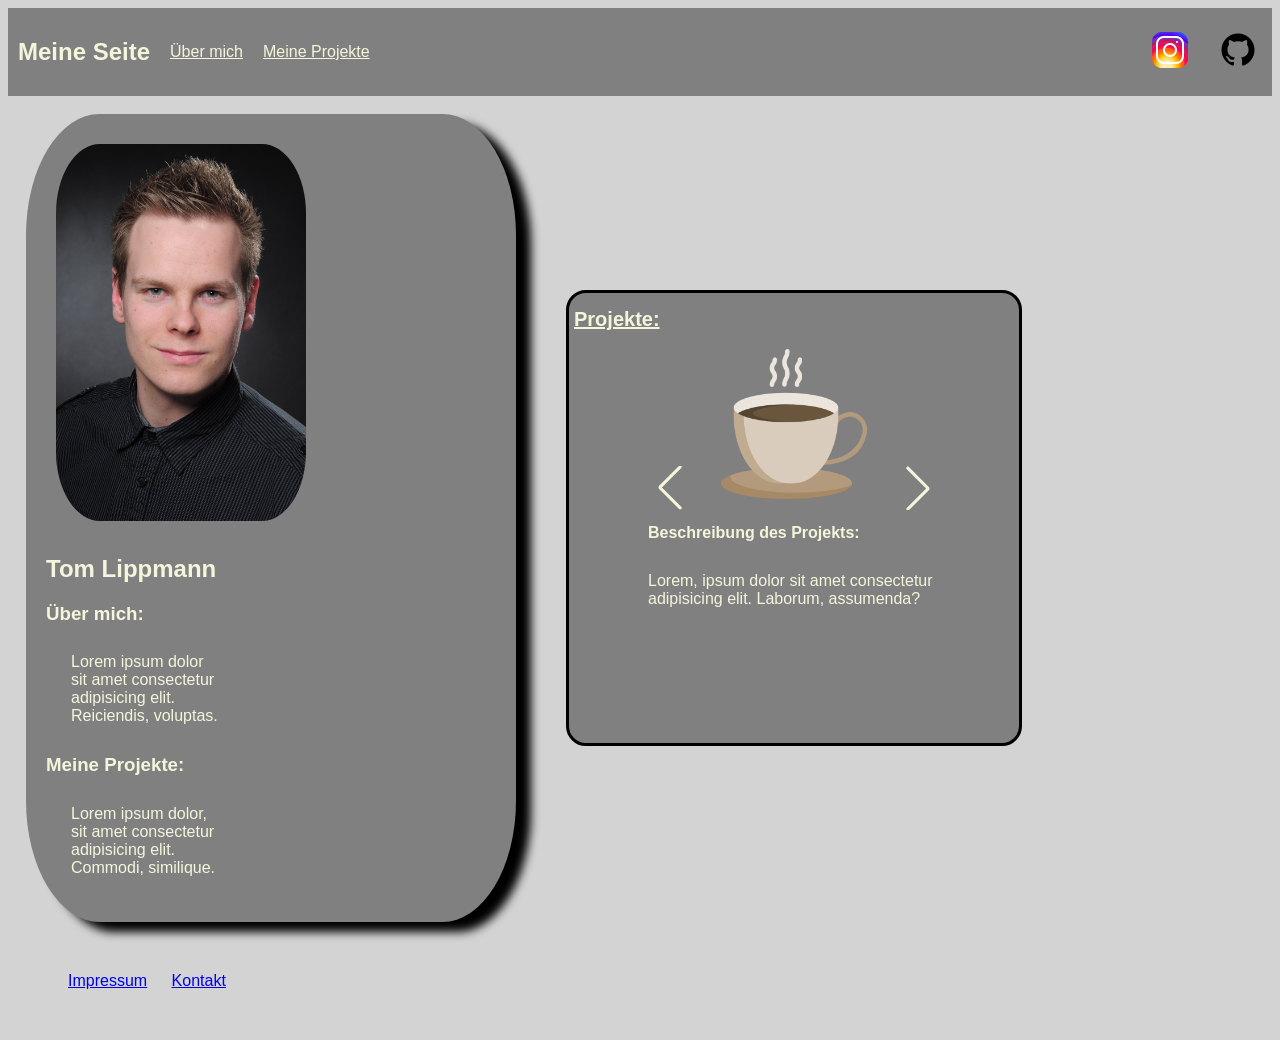
==== index.html @ 10c822d3 "Änderung an: - Footer - CSS h3 bei .Profil" ====
<!DOCTYPE html>
<html lang="de">

<head>
    <meta charset="UTF-8">
    <meta name="viewport" content="width=,, initial-scale=1.0">
    <link rel="stylesheet" href="./style.css">
    <link rel="stylesheet" href="./Swipper/swiper-bundle.min.css">
    <link rel="shortcut icon" href="./Images/icons8-projekt-40.png" type="image/x-icon">

    <title>Profil Card | TomLippmann</title>
</head>

<body>
    <header>
        <nav class="navbar">
            <section class="nav-links">
                <h2>Meine Seite</h2>
                <a href="#">Über mich</a>
                <a href="#">Meine Projekte</a>
            </section>

            <section class="nav-social">
                <a href="https://www.instagram.com/tratos91/" title="Instagram" target="_blank"><img
                        src="./Images/icons8-instagram-48.png" alt="Instagram"></a>
                <a href="https://github.com/" title="Github Account" target="_blank"><img
                        src="./Images/icons8-github-48.png" alt="Github"></a>
            </section>
        </nav>
    </header>

    <main>
        <div class="Profil">
            <div class="Profil-Foto">
                <img src="./Images/DSC_0018 (2).jpg" alt="mein-Bild">
            </div>
            <section class="vorstellung">
                <h1 class="profil-Name">Tom Lippmann</h1>
                <h3>Über mich:</h3>
                <article class="Beschreibung-Bio">
                    Lorem ipsum dolor sit amet consectetur adipisicing elit. Reiciendis, voluptas.
                </article>
                <h3>Meine Projekte:</h3>
                <article class="Beschreibung-Projekte">
                    Lorem ipsum dolor, sit amet consectetur adipisicing elit. Commodi, similique.
                </article>
            </section>
        </div>
        <div class="Projekte">
            <h1>Projekte:</h1>
            <!-- Slider main container -->
            <div class="swiper">
                <!-- Additional required wrapper -->
                <div class="swiper-wrapper">
                    <!-- Slides -->
                    <div class="swiper-slide">
                        <a href="#">
                            <img src="./Images/Kaffee.png" alt="Projekt 1" title="Kaffee">
                        </a>
                        <div class="project-description">
                            <h4 class="project-description-headline">Beschreibung des Projekts:</h4>
                            <p class="project-description-text">Lorem, ipsum dolor sit amet consectetur adipisicing
                                elit.
                                Laborum, assumenda?</p>
                        </div>
                    </div>
                    <div class="swiper-slide">
                        <a href="#">
                            <img src="./Images/Cappucchino.png" alt="Projekt 1" title="Cappuchino">
                        </a>
                        <div class="project-description">
                            <h4 class="project-description-headline">Beschreibung des Projekts:</h4>
                            <p class="project-description-text">Lorem, ipsum dolor sit amet consectetur adipisicing
                                elit.
                                Laborum, assumenda?</p>
                        </div>
                    </div>
                    <div class="swiper-slide">
                        <a href="#">
                            <img src="./Images/CoffeeAutomat.png" alt="Projekt 1" title="Automat">
                        </a>
                        <div class="project-description">
                            <h4 class="project-description-headline">Beschreibung des Projekts:</h4>
                            <p class="project-description-text">Lorem, ipsum dolor sit amet consectetur adipisicing
                                elit.
                                Laborum, assumenda?</p>
                        </div>
                    </div>
                </div>

                <!--___Swipper Properties:___-->
                <!-- If we need pagination 
                <div class="swiper-pagination" style="color: beige;"></div>
                -->
                <!-- If we need navigation buttons -->
                <div class="swiper-button-prev" style="color: beige;"></div>
                <div class="swiper-button-next" style="color: beige;"></div>
            </div>

        </div>
    </main>
    <footer>
        <a href="#">Impressum</a>
        <a href="#">Kontakt</a>
    </footer>

    <script src="./Swipper/swiper-bundle.min.js"></script>
    <script src="./Swipper/custom.js"></script>

</body>


</html>
---- style.css ----
body {
    background-color: lightgrey;
    font-family: Arial, Helvetica, sans-serif;
}

header {
    display: flex;
    position: static;
    top: 0;
    left: 0;
}

.navbar {
    display: flex;
    flex-direction: row;
    flex-wrap: wrap;
    align-content: center;
    justify-content: space-between;
    align-items: center;
    background-color: grey;
    z-index: 1;
    width: 100%;
}

.nav-links {
    display: flex;
    align-items: center;
}

.nav-social {
    display: flex;
}

.navbar h2 {
    color: beige;
    padding: 10px;
}

.navbar a {
    color: beige;
    padding: 10px;
}

main {
    display: flex;
    flex-direction: column;
    flex-wrap: wrap;
    justify-content: flex-start;
    align-items: center;
    width: 100%;
}

@media(min-width: 850px) {
    main {
        display: flex;
        flex-direction: row;
        flex-wrap: nowrap;
        justify-content: baseline;
        align-items: center;
        width: 100%;
        margin: 2vh;
    }
}

.Profil {
    background-color: grey;
    color: rgb(182, 196, 146);
    padding: 20px;
    width: 50vh;
    border-radius: 15%;
    box-shadow: 15px 10px 10px;
    color: black;
}

.Profil h1,h3,article {
    color: beige;
}

.Profil img {
    width: 250px;
    height: auto;
    border-radius: 20%;
    object-fit: cover;
    padding: 10px;
}

article {
    padding: 10px;
    margin: 15px;
    max-width: 150px;
}

article:hover {
    background-color: beige;
    transition: 2s;
}

.Projekte {
    background-color: grey;
    display: flex;
    flex-direction: column;
    flex-wrap: wrap;
    align-content: top;
    border: solid black;
    border-radius: 20px;
    margin: 50px 50px;
    height: 50vh;
    width: 50vh;
}

.swiper {
    width: 300px;
    height: auto;
    transition: 2s;
    display: block;
}

.swiper-wrapper {
    transition: 2s;
}

.swiper-slide a {
    display: flex;
    justify-content: center;
    align-items: center;
}

.swiper-slide img {
    width: 150px;
}

.swiper-slide .project-description {
    display: block;
    color: beige;

}

.swiper-slide .project-description-headline {
    padding: 4px;
}

.swiper-slide .project-description-text {
    padding: 4px;
}

.Projekte a:hover {
    color: coral;
    transition: 1s;
}

.Projekte h1 {
    margin-top: 10px;
    margin-right: 100px;
    padding: 5px;
    text-decoration: underline;
    font-size: 20px;
    color: beige;
}

.Projekte ul {
    list-style: inside;
}

footer {
    margin: 50px;
}

footer a {
    padding: 0px 10px;
}
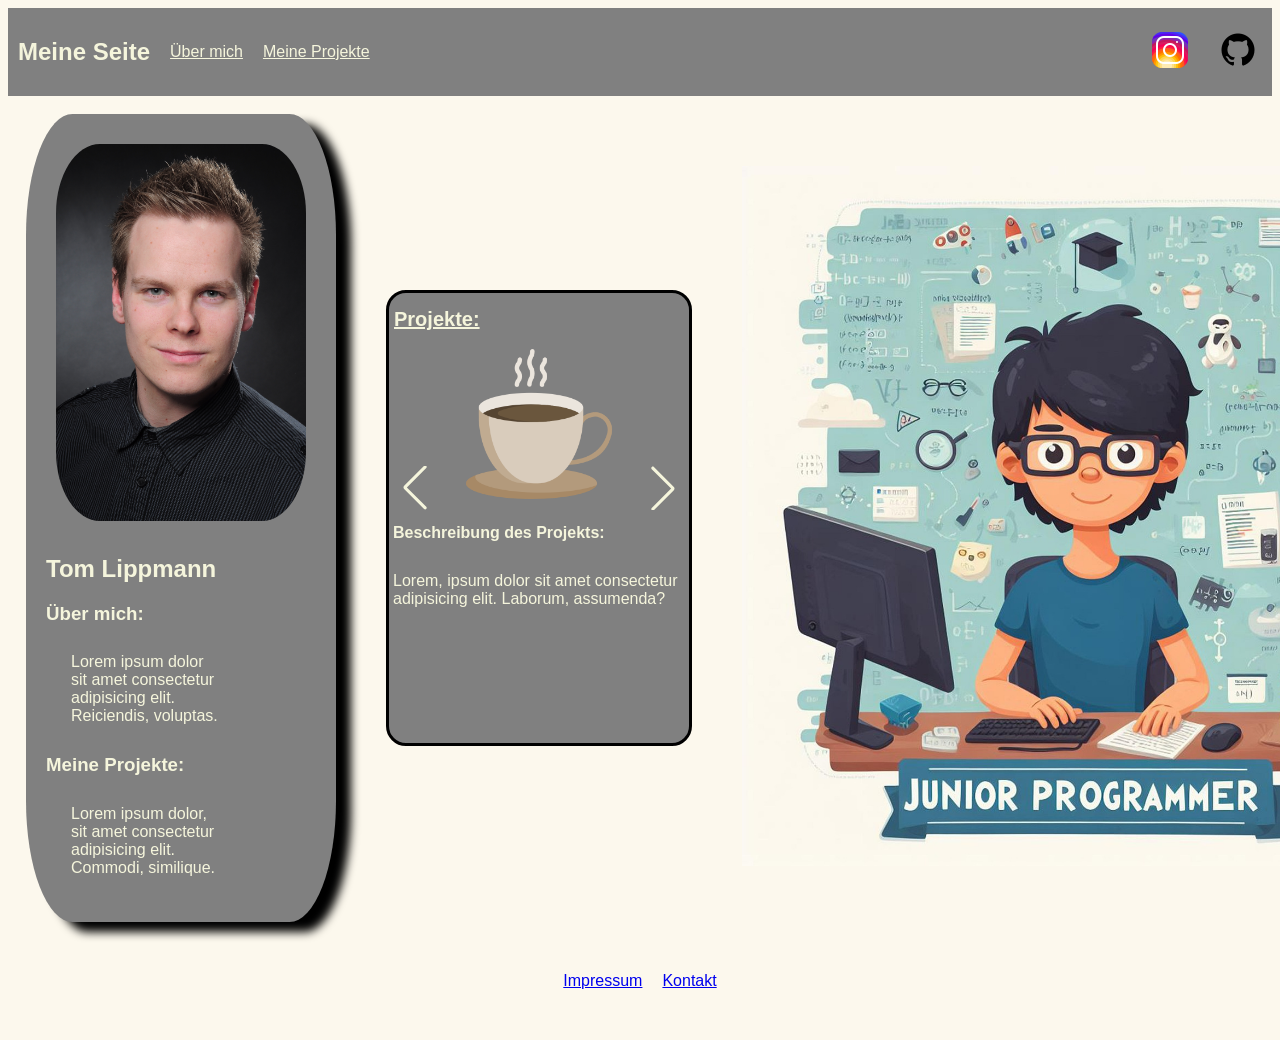
==== commit 46116e84: "Bild hizugefügt" ====
--- a/index.html
+++ b/index.html
@@ -46,6 +46,8 @@
                 </article>
             </section>
         </div>
+
+
         <div class="Projekte">
             <h1>Projekte:</h1>
             <!-- Slider main container -->
@@ -96,7 +98,11 @@
                 <div class="swiper-button-prev" style="color: beige;"></div>
                 <div class="swiper-button-next" style="color: beige;"></div>
             </div>
+        </div>
 
+        <div class="junior-programmer">
+            <img title="Test" src="./Images/lucadialessandro-ai-generated-8329596_1280.jpg" 
+            alt="AI Bild eines Junior Programmieres">
         </div>
     </main>
     <footer>
--- a/style.css
+++ b/style.css
@@ -1,5 +1,5 @@
 body {
-    background-color: lightgrey;
+    background-color: rgb(252,248,237);
     font-family: Arial, Helvetica, sans-serif;
 }
 
@@ -161,8 +161,15 @@
     list-style: inside;
 }
 
+.junior-programmer img{
+    width: 700px;
+    height: auto;
+}
+
 footer {
+    display: flex;
     margin: 50px;
+    justify-content: center;
 }
 
 footer a {
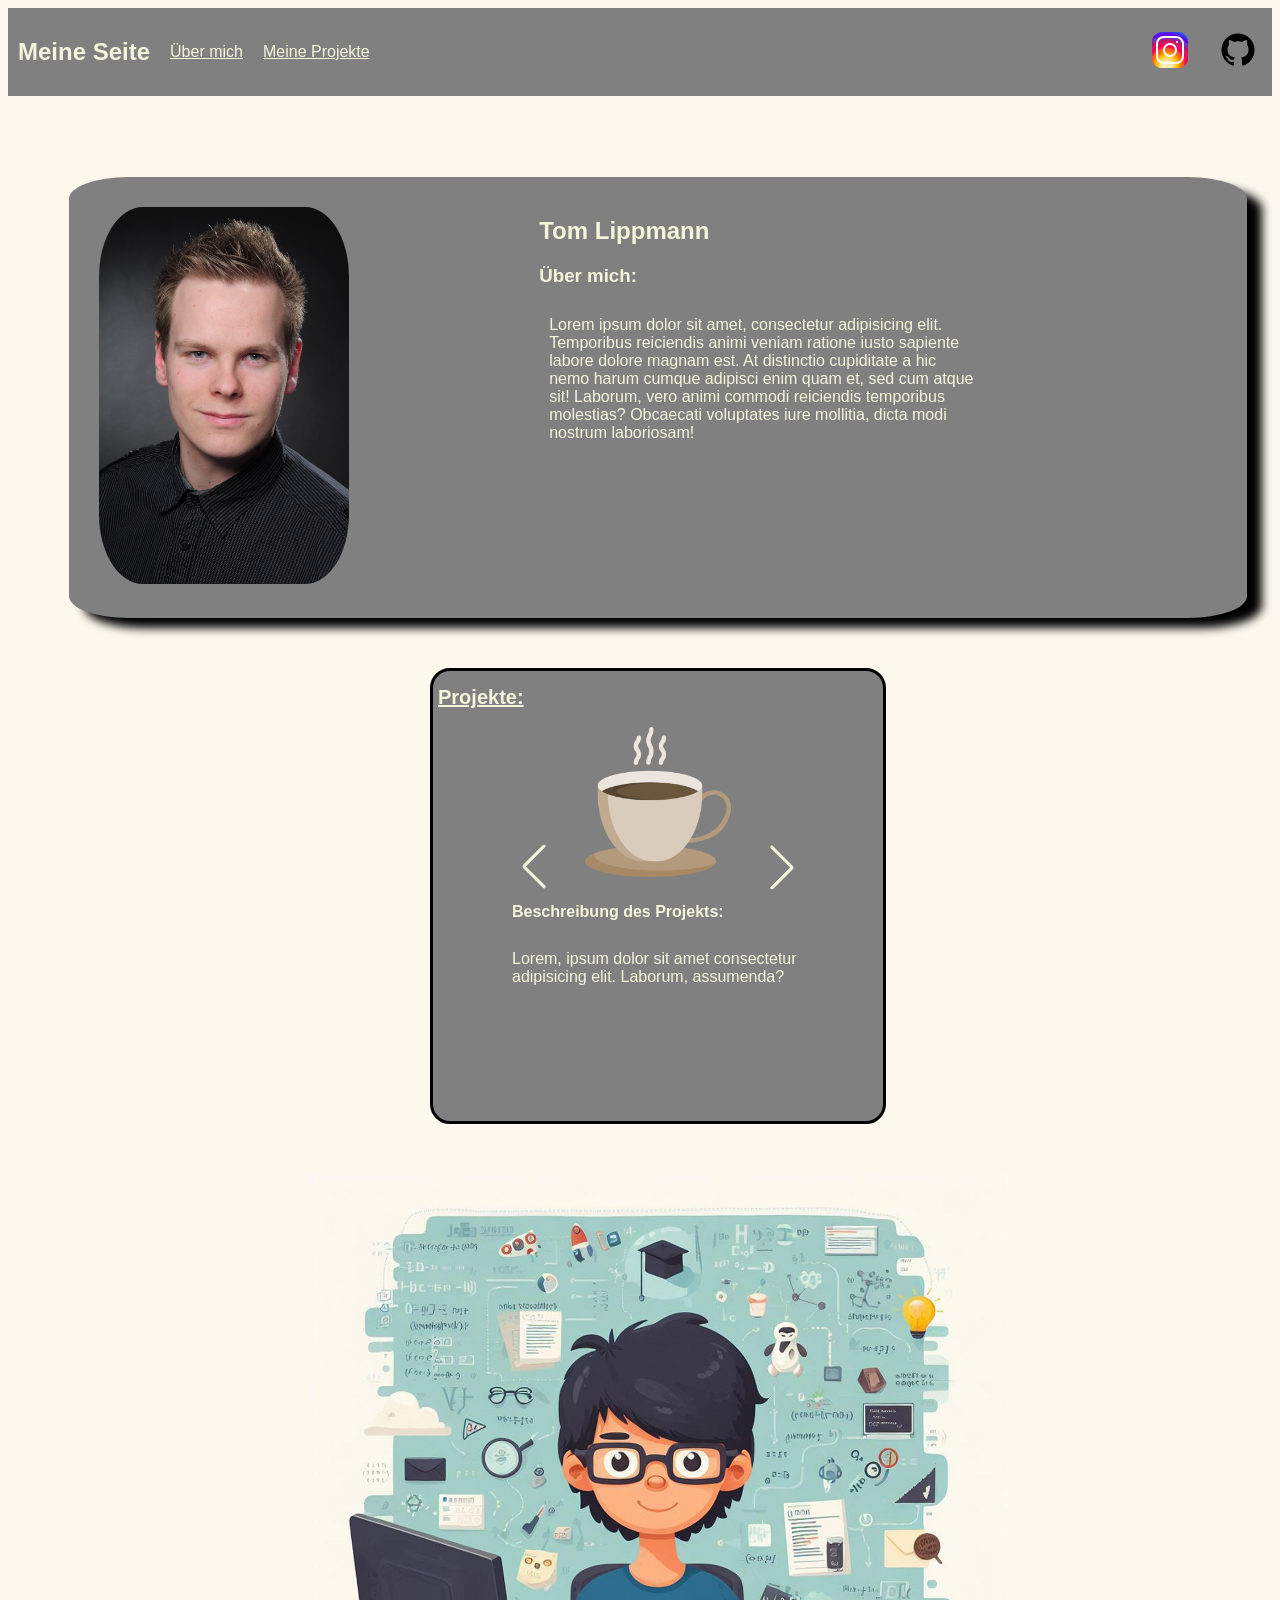
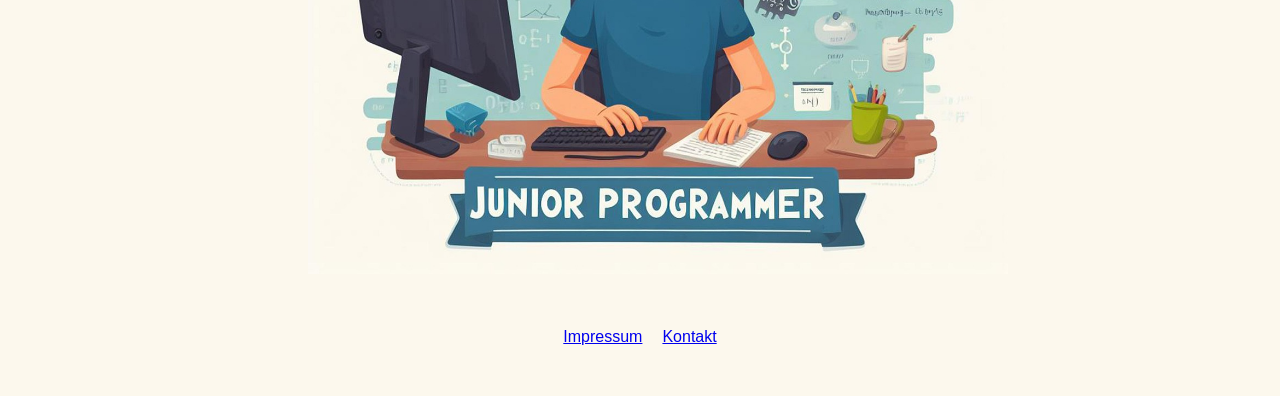
==== commit f3df1e47: "Bio angepasst" ====
--- a/index.html
+++ b/index.html
@@ -38,11 +38,10 @@
                 <h1 class="profil-Name">Tom Lippmann</h1>
                 <h3>Über mich:</h3>
                 <article class="Beschreibung-Bio">
-                    Lorem ipsum dolor sit amet consectetur adipisicing elit. Reiciendis, voluptas.
-                </article>
-                <h3>Meine Projekte:</h3>
-                <article class="Beschreibung-Projekte">
-                    Lorem ipsum dolor, sit amet consectetur adipisicing elit. Commodi, similique.
+                    Lorem ipsum dolor sit amet, consectetur adipisicing elit. Temporibus reiciendis animi veniam ratione
+                    iusto sapiente labore dolore magnam est. At distinctio cupiditate a hic nemo harum cumque adipisci
+                    enim quam et, sed cum atque sit! Laborum, vero animi commodi reiciendis temporibus molestias?
+                    Obcaecati voluptates iure mollitia, dicta modi nostrum laboriosam!
                 </article>
             </section>
         </div>
@@ -101,8 +100,8 @@
         </div>
 
         <div class="junior-programmer">
-            <img title="Test" src="./Images/lucadialessandro-ai-generated-8329596_1280.jpg" 
-            alt="AI Bild eines Junior Programmieres">
+            <img title="Test" src="./Images/lucadialessandro-ai-generated-8329596_1280.jpg"
+                alt="AI Bild eines Junior Programmieres">
         </div>
     </main>
     <footer>
--- a/style.css
+++ b/style.css
@@ -1,3 +1,4 @@
+/* === Body & Navbar === */
 body {
     background-color: rgb(252,248,237);
     font-family: Arial, Helvetica, sans-serif;
@@ -41,6 +42,8 @@
     padding: 10px;
 }
 
+/* === Main Sektion === */
+
 main {
     display: flex;
     flex-direction: column;
@@ -50,30 +53,28 @@
     width: 100%;
 }
 
-@media(min-width: 850px) {
-    main {
-        display: flex;
-        flex-direction: row;
-        flex-wrap: nowrap;
-        justify-content: baseline;
-        align-items: center;
-        width: 100%;
-        margin: 2vh;
-    }
-}
-
 .Profil {
+    display: flex;
+    flex-direction: row;
     background-color: grey;
     color: rgb(182, 196, 146);
     padding: 20px;
-    width: 50vh;
-    border-radius: 15%;
+    width: 100vh;
+    border-radius: 5%;
     box-shadow: 15px 10px 10px;
     color: black;
 }
 
+.Profil .vorstellung{
+    width: 50vh;
+}
+
 .Profil h1,h3,article {
     color: beige;
+}
+
+.Profil-Foto{
+    width: 50vh;
 }
 
 .Profil img {
@@ -86,12 +87,11 @@
 
 article {
     padding: 10px;
-    margin: 15px;
-    max-width: 150px;
+    max-width: auto;
 }
 
 article:hover {
-    background-color: beige;
+    background-color:rgb(48, 48, 48);
     transition: 2s;
 }
 
@@ -108,6 +108,8 @@
     width: 50vh;
 }
 
+/* === Swiper === */
+
 .swiper {
     width: 300px;
     height: auto;
@@ -142,6 +144,8 @@
 .swiper-slide .project-description-text {
     padding: 4px;
 }
+
+/* === Projekte === */
 
 .Projekte a:hover {
     color: coral;
@@ -166,6 +170,8 @@
     height: auto;
 }
 
+/* === Footer === */
+
 footer {
     display: flex;
     margin: 50px;
@@ -177,4 +183,28 @@
 }
 
 
-
+/* === Responsive Style === */
+@media(min-width: 850px) {
+    main {
+        display: flex;
+        flex-direction: column;
+        flex-wrap: nowrap;
+        justify-content: baseline;
+        align-items: center;
+        width: 100%;
+        margin: 2vh;
+    }
+    .Profil{
+        width: 90%;
+        margin-top: 5%;       
+    }
+}
+
+@media(max-width:849px){
+    .Profil{
+        display: flex;
+        flex-direction: column;
+        width: auto;
+        margin: 5%;
+    }
+}
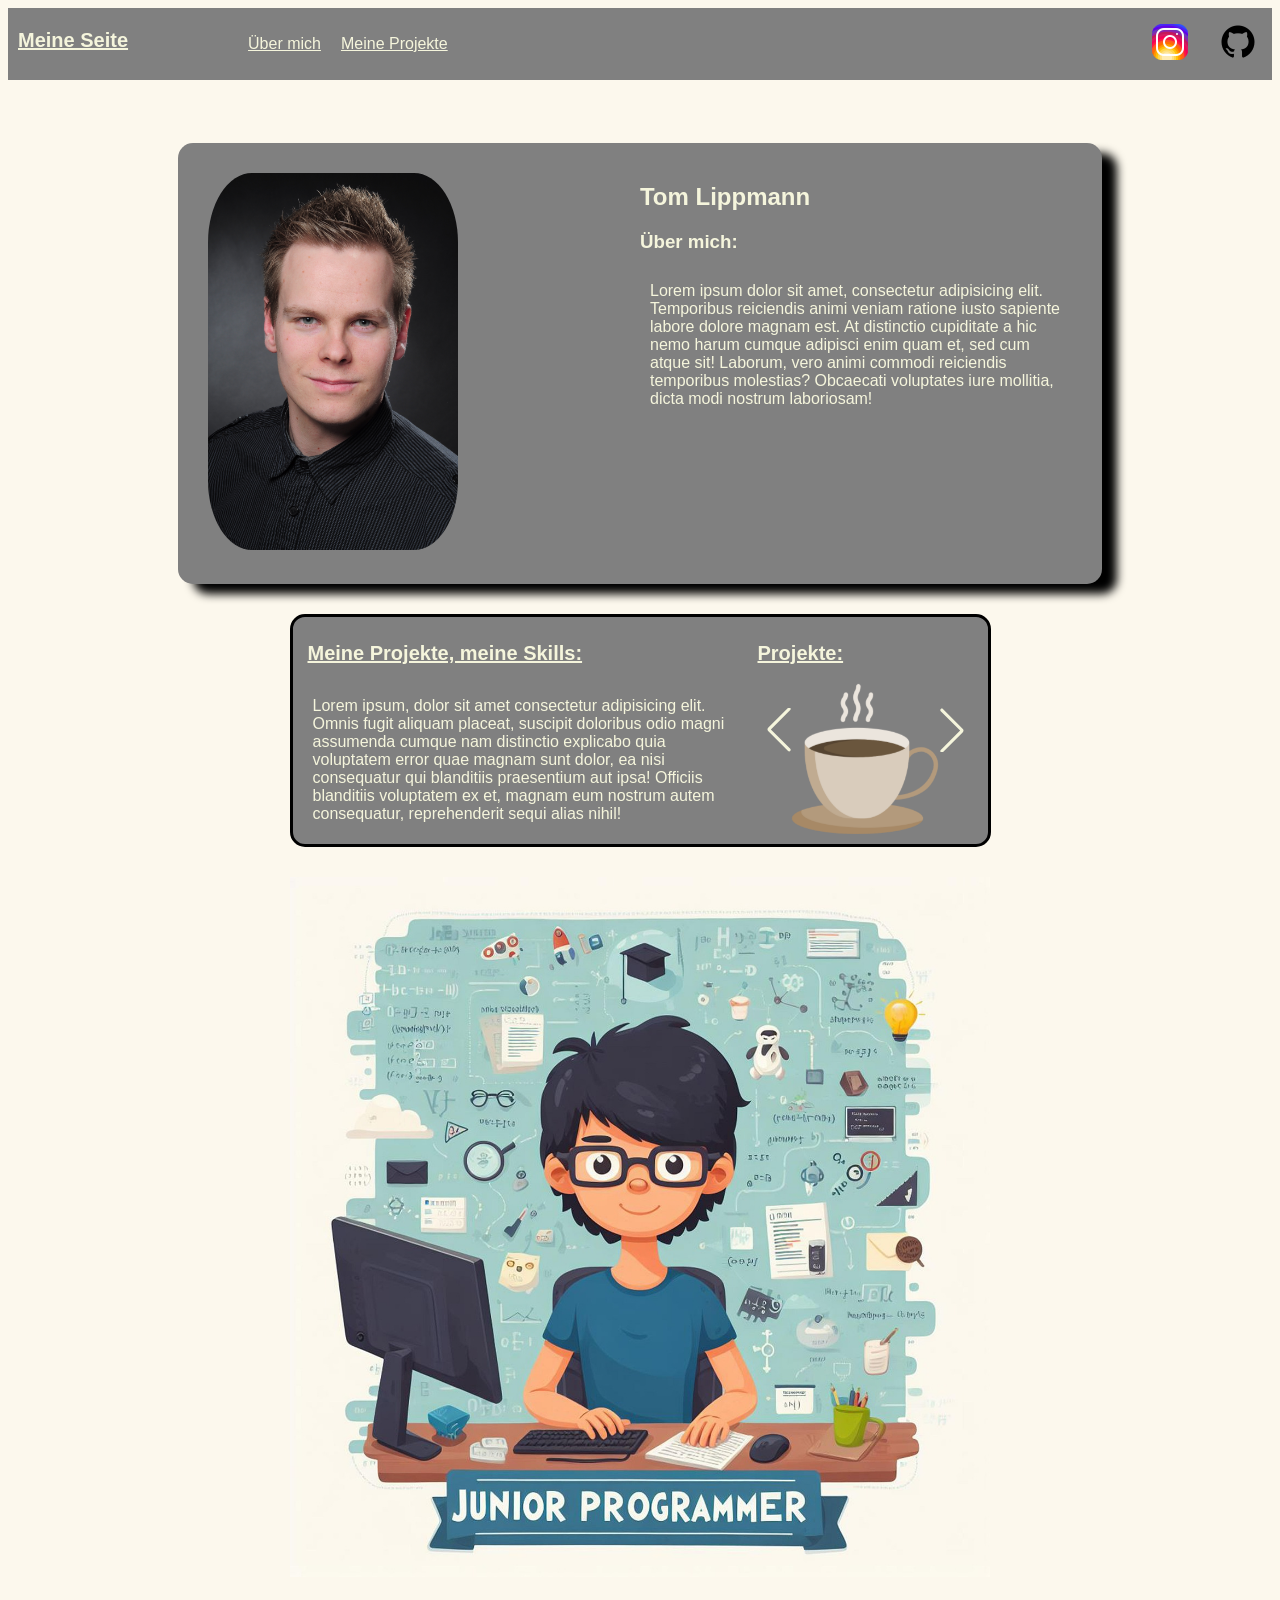
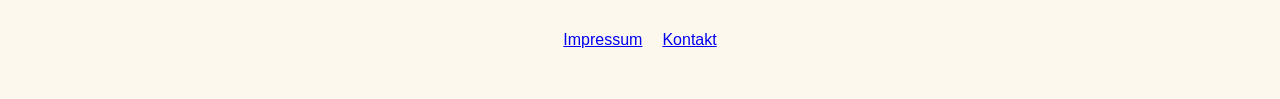
==== commit a7695d36: "Projekte wurden überarbeitet - Sind aber noch nicht zu 100% fertig." ====
--- a/index.html
+++ b/index.html
@@ -48,9 +48,8 @@
 
 
         <div class="Projekte">
-            <h1>Projekte:</h1>
-            <!-- Slider main container -->
             <div class="swiper">
+                <h1>Projekte:</h1>
                 <!-- Additional required wrapper -->
                 <div class="swiper-wrapper">
                     <!-- Slides -->
@@ -58,44 +57,29 @@
                         <a href="#">
                             <img src="./Images/Kaffee.png" alt="Projekt 1" title="Kaffee">
                         </a>
-                        <div class="project-description">
-                            <h4 class="project-description-headline">Beschreibung des Projekts:</h4>
-                            <p class="project-description-text">Lorem, ipsum dolor sit amet consectetur adipisicing
-                                elit.
-                                Laborum, assumenda?</p>
-                        </div>
                     </div>
                     <div class="swiper-slide">
                         <a href="#">
                             <img src="./Images/Cappucchino.png" alt="Projekt 1" title="Cappuchino">
                         </a>
-                        <div class="project-description">
-                            <h4 class="project-description-headline">Beschreibung des Projekts:</h4>
-                            <p class="project-description-text">Lorem, ipsum dolor sit amet consectetur adipisicing
-                                elit.
-                                Laborum, assumenda?</p>
-                        </div>
                     </div>
                     <div class="swiper-slide">
                         <a href="#">
                             <img src="./Images/CoffeeAutomat.png" alt="Projekt 1" title="Automat">
                         </a>
-                        <div class="project-description">
-                            <h4 class="project-description-headline">Beschreibung des Projekts:</h4>
-                            <p class="project-description-text">Lorem, ipsum dolor sit amet consectetur adipisicing
-                                elit.
-                                Laborum, assumenda?</p>
-                        </div>
                     </div>
                 </div>
-
-                <!--___Swipper Properties:___-->
-                <!-- If we need pagination 
-                <div class="swiper-pagination" style="color: beige;"></div>
-                -->
-                <!-- If we need navigation buttons -->
                 <div class="swiper-button-prev" style="color: beige;"></div>
                 <div class="swiper-button-next" style="color: beige;"></div>
+            </div>
+            <div class="project-description">
+                <h2>Meine Projekte, meine Skills:</h2>
+                <article>
+                    Lorem ipsum, dolor sit amet consectetur adipisicing elit. Omnis fugit aliquam placeat, suscipit
+                    doloribus odio magni assumenda cumque nam distinctio explicabo quia voluptatem error quae magnam
+                    sunt dolor, ea nisi consequatur qui blanditiis praesentium aut ipsa! Officiis blanditiis voluptatem
+                    ex et, magnam eum nostrum autem consequatur, reprehenderit sequi alias nihil!
+                </article>
             </div>
         </div>
 
--- a/style.css
+++ b/style.css
@@ -59,8 +59,8 @@
     background-color: grey;
     color: rgb(182, 196, 146);
     padding: 20px;
-    width: 100vh;
-    border-radius: 5%;
+    width: 50vh;
+    border-radius: 15px;
     box-shadow: 15px 10px 10px;
     color: black;
 }
@@ -95,23 +95,10 @@
     transition: 2s;
 }
 
-.Projekte {
-    background-color: grey;
-    display: flex;
-    flex-direction: column;
-    flex-wrap: wrap;
-    align-content: top;
-    border: solid black;
-    border-radius: 20px;
-    margin: 50px 50px;
-    height: 50vh;
-    width: 50vh;
-}
-
 /* === Swiper === */
 
 .swiper {
-    width: 300px;
+    width: 25vh;
     height: auto;
     transition: 2s;
     display: block;
@@ -147,18 +134,33 @@
 
 /* === Projekte === */
 
+.Projekte{
+    display: flex;
+    flex-direction: row-reverse;
+    background-color: grey;
+    width: auto;
+    border: 3px solid black;
+    border-radius: 15px;
+    margin: 30px;
+    padding: 10px;
+}
+
 .Projekte a:hover {
     color: coral;
     transition: 1s;
 }
 
-.Projekte h1 {
+.Projekte h1,h2 {
     margin-top: 10px;
     margin-right: 100px;
     padding: 5px;
     text-decoration: underline;
     font-size: 20px;
     color: beige;
+}
+
+.Projekte .project-description{
+    width: 50vh;
 }
 
 .Projekte ul {
@@ -192,10 +194,10 @@
         justify-content: baseline;
         align-items: center;
         width: 100%;
-        margin: 2vh;
+        margin: 0vh;
     }
     .Profil{
-        width: 90%;
+        width: 70%;
         margin-top: 5%;       
     }
 }
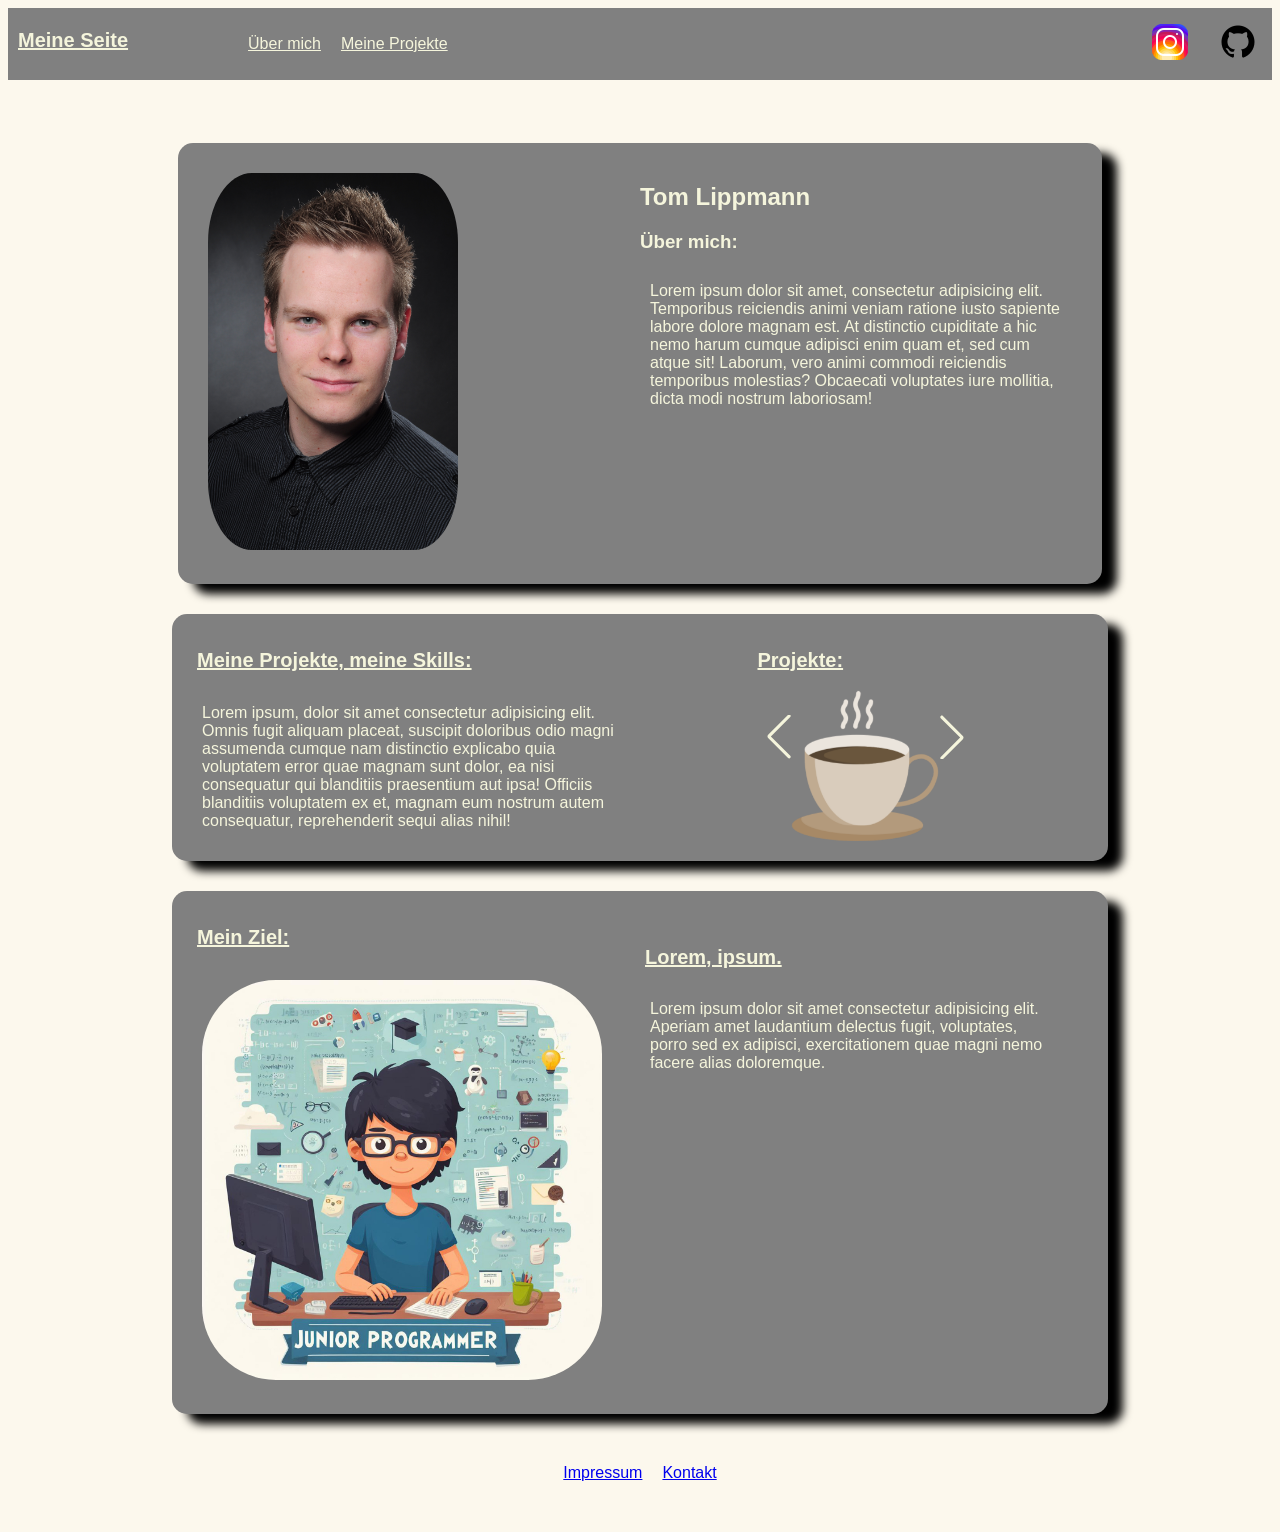
==== commit 1b48a7db: "Überarbeitung Projekte" ====
--- a/index.html
+++ b/index.html
@@ -84,8 +84,18 @@
         </div>
 
         <div class="junior-programmer">
-            <img title="Test" src="./Images/lucadialessandro-ai-generated-8329596_1280.jpg"
-                alt="AI Bild eines Junior Programmieres">
+            <div class="junior-img">
+                <h2>Mein Ziel:</h2>
+                <img title="Test" src="./Images/lucadialessandro-ai-generated-8329596_1280.jpg"
+                    alt="AI Bild eines Junior Programmieres">
+            </div>
+            <div class="junior-description">
+                <h2>Lorem, ipsum.</h2>
+                <article>
+                    Lorem ipsum dolor sit amet consectetur adipisicing elit. Aperiam amet laudantium delectus fugit,
+                    voluptates, porro sed ex adipisci, exercitationem quae magni nemo facere alias doloremque.
+                </article>
+            </div>            
         </div>
     </main>
     <footer>
--- a/style.css
+++ b/style.css
@@ -50,7 +50,8 @@
     flex-wrap: wrap;
     justify-content: flex-start;
     align-items: center;
-    width: 100%;
+    margin:auto;
+    max-width: 100%;
 }
 
 .Profil {
@@ -59,7 +60,7 @@
     background-color: grey;
     color: rgb(182, 196, 146);
     padding: 20px;
-    width: 50vh;
+    width: 90vw;
     border-radius: 15px;
     box-shadow: 15px 10px 10px;
     color: black;
@@ -92,7 +93,7 @@
 
 article:hover {
     background-color:rgb(48, 48, 48);
-    transition: 2s;
+    transition: 2s; 
 }
 
 /* === Swiper === */
@@ -138,16 +139,12 @@
     display: flex;
     flex-direction: row-reverse;
     background-color: grey;
-    width: auto;
-    border: 3px solid black;
+    width: 70vw;
     border-radius: 15px;
     margin: 30px;
-    padding: 10px;
-}
-
-.Projekte a:hover {
-    color: coral;
-    transition: 1s;
+    padding: 20px;
+    box-shadow: 15px 10px 10px;
+    
 }
 
 .Projekte h1,h2 {
@@ -167,9 +164,37 @@
     list-style: inside;
 }
 
+/* === Junior-Programmer === */
+
+.junior-programmer{
+    display: flex;
+    flex-direction: row;
+    background-color: grey;
+    color: rgb(182, 196, 146);
+    padding: 20px;
+    width: 70vw;
+    border-radius: 15px;
+    box-shadow: 15px 10px 10px;
+    color: black;
+}
+
+.junior-description{
+    width: 50vh;
+    padding:20px;
+    color:beige;
+    flex:1;
+}
+
+.junior-img{
+    flex:1;
+}
+
 .junior-programmer img{
-    width: 700px;
+    width: 400px;
     height: auto;
+    border-radius: 20%;
+    object-fit: cover;
+    padding: 10px;
 }
 
 /* === Footer === */
@@ -193,7 +218,7 @@
         flex-wrap: nowrap;
         justify-content: baseline;
         align-items: center;
-        width: 100%;
+        width: 100vw;
         margin: 0vh;
     }
     .Profil{
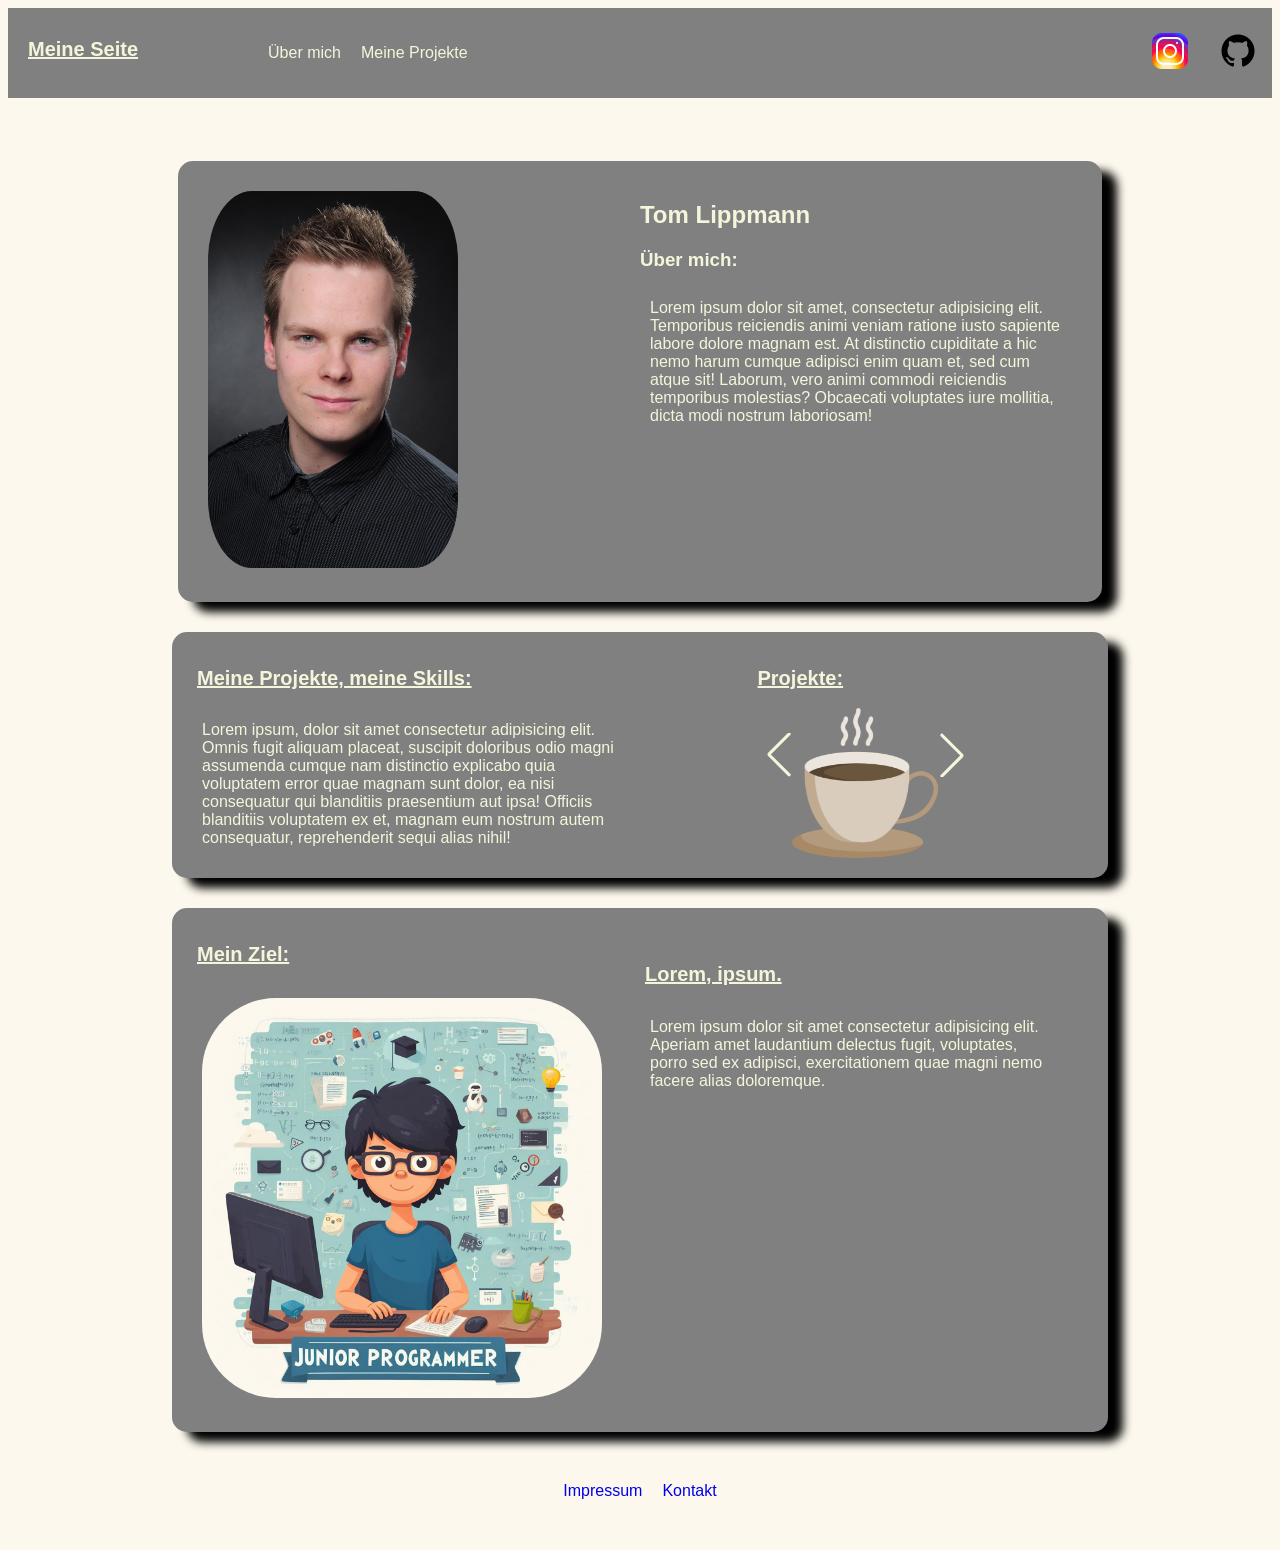
==== commit 694b1dd0: "Links angepasst - Es wurden links in der navbar angeasst. - Neue Seiten erstellt: "Übermich" + "Proj" ====
--- a/index.html
+++ b/index.html
@@ -15,9 +15,9 @@
     <header>
         <nav class="navbar">
             <section class="nav-links">
-                <h2>Meine Seite</h2>
-                <a href="#">Über mich</a>
-                <a href="#">Meine Projekte</a>
+                <a href="/#"><h2>Meine Seite</h2></a>
+                <a href="/übermich.html" target="_blank">Über mich</a>
+                <a href="/projekte.html" target="_blank">Meine Projekte</a>
             </section>
 
             <section class="nav-social">
@@ -36,7 +36,9 @@
             </div>
             <section class="vorstellung">
                 <h1 class="profil-Name">Tom Lippmann</h1>
-                <h3>Über mich:</h3>
+                <a href="/übermich.html" target="_blank">
+                    <h3>Über mich:</h3>
+                </a>                
                 <article class="Beschreibung-Bio">
                     Lorem ipsum dolor sit amet, consectetur adipisicing elit. Temporibus reiciendis animi veniam ratione
                     iusto sapiente labore dolore magnam est. At distinctio cupiditate a hic nemo harum cumque adipisci
--- a/style.css
+++ b/style.css
@@ -94,6 +94,10 @@
 article:hover {
     background-color:rgb(48, 48, 48);
     transition: 2s; 
+}
+
+a{
+    text-decoration: none;
 }
 
 /* === Swiper === */
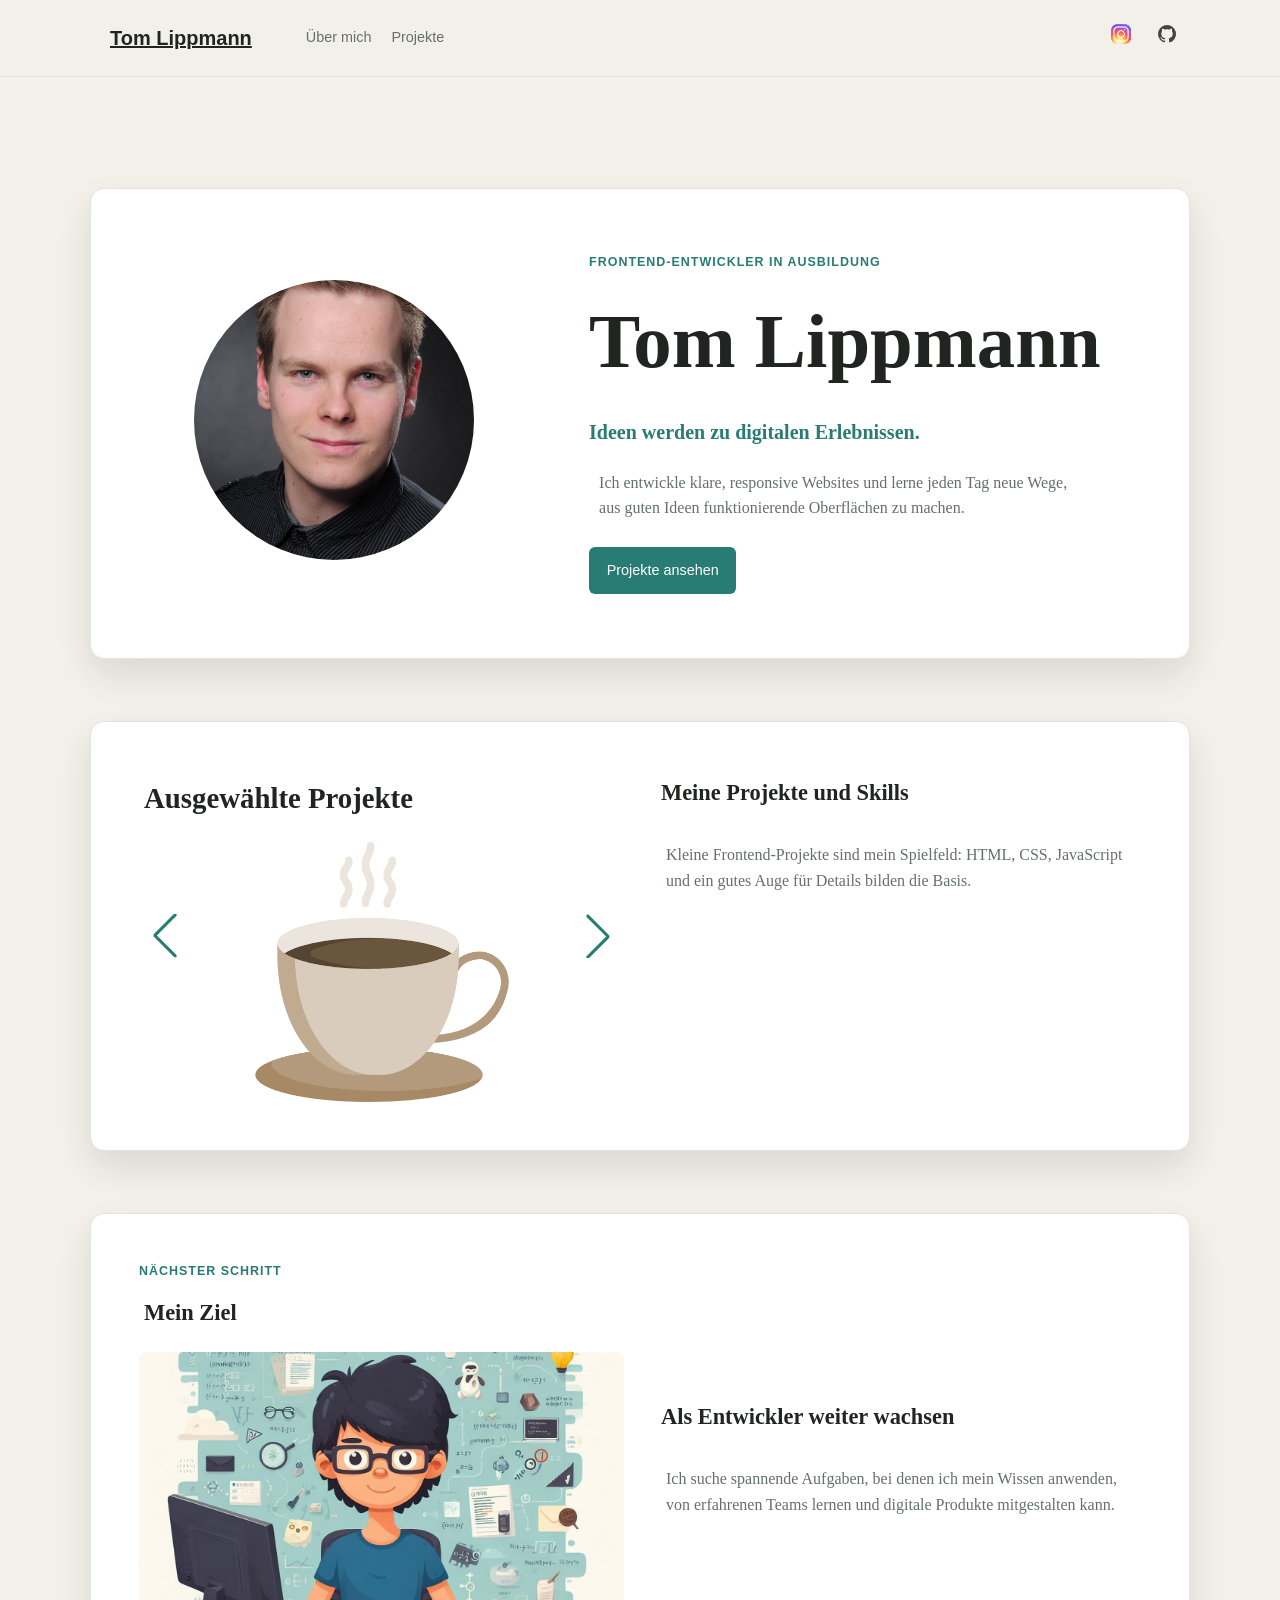
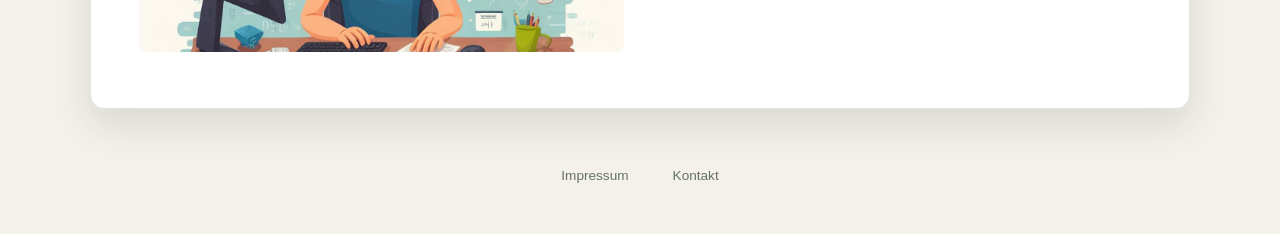
==== commit a9c8afc3: "Änderungen abspeichern" ====
--- a/index.html
+++ b/index.html
@@ -1,114 +1,126 @@
-<!DOCTYPE html>
+<!doctype html>
 <html lang="de">
-
-<head>
-    <meta charset="UTF-8">
-    <meta name="viewport" content="width=,, initial-scale=1.0">
-    <link rel="stylesheet" href="./style.css">
-    <link rel="stylesheet" href="./Swipper/swiper-bundle.min.css">
-    <link rel="shortcut icon" href="./Images/icons8-projekt-40.png" type="image/x-icon">
+  <head>
+    <meta charset="UTF-8" />
+    <meta name="viewport" content="width=,, initial-scale=1.0" />
+    <link rel="stylesheet" href="./style.css" />
+    <link rel="stylesheet" href="./Swipper/swiper-bundle.min.css" />
+    <link
+      rel="shortcut icon"
+      href="./Images/icons8-projekt-40.png"
+      type="image/x-icon"
+    />
 
     <title>Profil Card | TomLippmann</title>
-</head>
+  </head>
 
-<body>
+  <body>
     <header>
-        <nav class="navbar">
-            <section class="nav-links">
-                <a href="/#"><h2>Meine Seite</h2></a>
-                <a href="/übermich.html" target="_blank">Über mich</a>
-                <a href="/projekte.html" target="_blank">Meine Projekte</a>
-            </section>
+      <nav class="navbar">
+        <section class="nav-links">
+          <a href="./index.html"><h2>Tom Lippmann</h2></a>
+          <a href="./übermich.html">Über mich</a>
+          <a href="./projekte.html">Projekte</a>
+        </section>
 
-            <section class="nav-social">
-                <a href="https://www.instagram.com/tratos91/" title="Instagram" target="_blank"><img
-                        src="./Images/icons8-instagram-48.png" alt="Instagram"></a>
-                <a href="https://github.com/" title="Github Account" target="_blank"><img
-                        src="./Images/icons8-github-48.png" alt="Github"></a>
-            </section>
-        </nav>
+        <section class="nav-social">
+          <a
+            href="https://www.instagram.com/tratos91/"
+            title="Instagram"
+            target="_blank"
+            ><img src="./Images/icons8-instagram-48.png" alt="Instagram"
+          /></a>
+          <a href="https://github.com/" title="Github Account" target="_blank"
+            ><img src="./Images/icons8-github-48.png" alt="Github"
+          /></a>
+        </section>
+      </nav>
     </header>
 
     <main>
-        <div class="Profil">
-            <div class="Profil-Foto">
-                <img src="./Images/DSC_0018 (2).jpg" alt="mein-Bild">
+      <div class="Profil">
+        <div class="Profil-Foto">
+          <img src="./Images/DSC_0018 (2).jpg" alt="mein-Bild" />
+        </div>
+        <section class="vorstellung">
+          <p class="eyebrow">Frontend-Entwickler in Ausbildung</p>
+          <h1 class="profil-Name">Tom Lippmann</h1>
+          <h3>Ideen werden zu digitalen Erlebnissen.</h3>
+          <article class="Beschreibung-Bio">
+            Ich entwickle klare, responsive Websites und lerne jeden Tag neue
+            Wege, aus guten Ideen funktionierende Oberflächen zu machen.
+          </article>
+          <a class="button" href="./projekte.html">Projekte ansehen</a>
+        </section>
+      </div>
+
+      <div class="Projekte">
+        <div class="swiper">
+          <h1>Ausgewählte Projekte</h1>
+          <!-- Additional required wrapper -->
+          <div class="swiper-wrapper">
+            <!-- Slides -->
+            <div class="swiper-slide">
+              <a href="#">
+                <img src="./Images/Kaffee.png" alt="Projekt 1" title="Kaffee" />
+              </a>
             </div>
-            <section class="vorstellung">
-                <h1 class="profil-Name">Tom Lippmann</h1>
-                <a href="/übermich.html" target="_blank">
-                    <h3>Über mich:</h3>
-                </a>                
-                <article class="Beschreibung-Bio">
-                    Lorem ipsum dolor sit amet, consectetur adipisicing elit. Temporibus reiciendis animi veniam ratione
-                    iusto sapiente labore dolore magnam est. At distinctio cupiditate a hic nemo harum cumque adipisci
-                    enim quam et, sed cum atque sit! Laborum, vero animi commodi reiciendis temporibus molestias?
-                    Obcaecati voluptates iure mollitia, dicta modi nostrum laboriosam!
-                </article>
-            </section>
+            <div class="swiper-slide">
+              <a href="#">
+                <img
+                  src="./Images/Cappucchino.png"
+                  alt="Projekt 1"
+                  title="Cappuchino"
+                />
+              </a>
+            </div>
+            <div class="swiper-slide">
+              <a href="#">
+                <img
+                  src="./Images/CoffeeAutomat.png"
+                  alt="Projekt 1"
+                  title="Automat"
+                />
+              </a>
+            </div>
+          </div>
+          <div class="swiper-button-prev" style="color: beige"></div>
+          <div class="swiper-button-next" style="color: beige"></div>
         </div>
+        <div class="project-description">
+          <h2>Meine Projekte und Skills</h2>
+          <article>
+            Kleine Frontend-Projekte sind mein Spielfeld: HTML, CSS,
+            JavaScript und ein gutes Auge für Details bilden die Basis.
+          </article>
+        </div>
+      </div>
 
-
-        <div class="Projekte">
-            <div class="swiper">
-                <h1>Projekte:</h1>
-                <!-- Additional required wrapper -->
-                <div class="swiper-wrapper">
-                    <!-- Slides -->
-                    <div class="swiper-slide">
-                        <a href="#">
-                            <img src="./Images/Kaffee.png" alt="Projekt 1" title="Kaffee">
-                        </a>
-                    </div>
-                    <div class="swiper-slide">
-                        <a href="#">
-                            <img src="./Images/Cappucchino.png" alt="Projekt 1" title="Cappuchino">
-                        </a>
-                    </div>
-                    <div class="swiper-slide">
-                        <a href="#">
-                            <img src="./Images/CoffeeAutomat.png" alt="Projekt 1" title="Automat">
-                        </a>
-                    </div>
-                </div>
-                <div class="swiper-button-prev" style="color: beige;"></div>
-                <div class="swiper-button-next" style="color: beige;"></div>
-            </div>
-            <div class="project-description">
-                <h2>Meine Projekte, meine Skills:</h2>
-                <article>
-                    Lorem ipsum, dolor sit amet consectetur adipisicing elit. Omnis fugit aliquam placeat, suscipit
-                    doloribus odio magni assumenda cumque nam distinctio explicabo quia voluptatem error quae magnam
-                    sunt dolor, ea nisi consequatur qui blanditiis praesentium aut ipsa! Officiis blanditiis voluptatem
-                    ex et, magnam eum nostrum autem consequatur, reprehenderit sequi alias nihil!
-                </article>
-            </div>
+      <div class="junior-programmer">
+        <div class="junior-img">
+          <p class="eyebrow">Nächster Schritt</p>
+          <h2>Mein Ziel</h2>
+          <img
+            title="Test"
+            src="./Images/lucadialessandro-ai-generated-8329596_1280.jpg"
+            alt="AI Bild eines Junior Programmieres"
+          />
         </div>
-
-        <div class="junior-programmer">
-            <div class="junior-img">
-                <h2>Mein Ziel:</h2>
-                <img title="Test" src="./Images/lucadialessandro-ai-generated-8329596_1280.jpg"
-                    alt="AI Bild eines Junior Programmieres">
-            </div>
-            <div class="junior-description">
-                <h2>Lorem, ipsum.</h2>
-                <article>
-                    Lorem ipsum dolor sit amet consectetur adipisicing elit. Aperiam amet laudantium delectus fugit,
-                    voluptates, porro sed ex adipisci, exercitationem quae magni nemo facere alias doloremque.
-                </article>
-            </div>            
+        <div class="junior-description">
+          <h2>Als Entwickler weiter wachsen</h2>
+          <article>
+            Ich suche spannende Aufgaben, bei denen ich mein Wissen anwenden,
+            von erfahrenen Teams lernen und digitale Produkte mitgestalten kann.
+          </article>
         </div>
+      </div>
     </main>
     <footer>
-        <a href="#">Impressum</a>
-        <a href="#">Kontakt</a>
+      <a href="#">Impressum</a>
+      <a href="#">Kontakt</a>
     </footer>
 
     <script src="./Swipper/swiper-bundle.min.js"></script>
     <script src="./Swipper/custom.js"></script>
-
-</body>
-
-
-</html>+  </body>
+</html>
--- a/style.css
+++ b/style.css
@@ -239,3 +239,129 @@
         margin: 5%;
     }
 }
+
+/* Modern portfolio overrides */
+:root {
+    --background: #f4f1ea;
+    --surface: #ffffff;
+    --ink: #202522;
+    --muted: #66706b;
+    --accent: #287c74;
+    --accent-dark: #195c56;
+    --line: #dfe5df;
+    --shadow: 0 16px 36px rgba(32, 37, 34, 0.12);
+}
+
+* { box-sizing: border-box; }
+
+body {
+    margin: 0;
+    background: var(--background);
+    color: var(--ink);
+    font-family: Georgia, 'Times New Roman', serif;
+    line-height: 1.6;
+}
+
+header {
+    border-bottom: 1px solid var(--line);
+    background: rgba(244, 241, 234, 0.94);
+}
+
+.navbar {
+    width: min(1100px, calc(100% - 2rem));
+    min-height: 76px;
+    margin: 0 auto;
+    background: transparent;
+}
+
+.navbar h2 {
+    margin: 0 1.5rem 0 0;
+    color: var(--ink);
+    font-size: 1.25rem;
+}
+
+.navbar a { color: var(--muted); font-family: Arial, Helvetica, sans-serif; font-size: 0.9rem; }
+.navbar a:hover, .navbar a:focus-visible { color: var(--accent); }
+.nav-social img { width: 26px; height: 26px; opacity: 0.72; }
+
+main {
+    gap: 2rem;
+    width: min(1100px, calc(100% - 2rem));
+    margin: 3.5rem auto;
+}
+
+.Profil, .Projekte, .junior-programmer {
+    width: 100%;
+    border: 1px solid var(--line);
+    border-radius: 14px;
+    background: var(--surface);
+    box-shadow: var(--shadow);
+}
+
+.Profil {
+    display: grid;
+    grid-template-columns: minmax(220px, 0.8fr) 1.2fr;
+    align-items: center;
+    gap: clamp(2rem, 6vw, 5rem);
+    padding: clamp(1.5rem, 5vw, 4rem);
+}
+
+.Profil-Foto { width: auto; text-align: center; }
+.Profil .vorstellung { width: auto; }
+.Profil img { width: min(100%, 280px); aspect-ratio: 1; border-radius: 50%; object-fit: cover; padding: 0; }
+.Profil h1 { margin: 0; color: var(--ink); font-size: clamp(2.4rem, 6vw, 4.8rem); }
+.Profil h3 { margin: 0.75rem 0; color: var(--accent); font-size: 1.25rem; }
+article { max-width: 62ch; color: var(--muted); }
+
+.eyebrow {
+    margin: 0 0 0.5rem;
+    color: var(--accent);
+    font-family: Arial, Helvetica, sans-serif;
+    font-size: 0.78rem;
+    font-weight: bold;
+    letter-spacing: 0.08em;
+    text-transform: uppercase;
+}
+
+.button {
+    display: inline-block;
+    margin-top: 1rem;
+    padding: 0.75rem 1.1rem;
+    border-radius: 6px;
+    background: var(--accent);
+    color: #ffffff;
+    font-family: Arial, Helvetica, sans-serif;
+    font-size: 0.9rem;
+}
+
+.button:hover, .button:focus-visible { background: var(--accent-dark); }
+
+.Projekte, .junior-programmer {
+    display: grid;
+    grid-template-columns: 1fr 1fr;
+    gap: 2rem;
+    padding: clamp(1.5rem, 4vw, 3rem);
+}
+
+.Projekte h1, .Projekte h2, .junior-programmer h2 { margin: 0 0 1rem; color: var(--ink); text-decoration: none; }
+.Projekte h1 { font-size: 1.8rem; }
+.Projekte h2, .junior-programmer h2 { font-size: 1.4rem; }
+.Projekte .project-description, .junior-description { width: auto; }
+.Projekte ul { padding-left: 1.2rem; color: var(--muted); }
+.swiper { width: 100%; min-width: 0; }
+.swiper-slide img { width: min(100%, 260px); border-radius: 8px; }
+.swiper-button-prev, .swiper-button-next { color: var(--accent) !important; }
+.junior-programmer { align-items: center; }
+.junior-description { padding: 0; }
+.junior-img img { width: 100%; max-height: 300px; border-radius: 8px; object-fit: cover; padding: 0; }
+
+footer { gap: 1.5rem; margin: 3rem auto; font-family: Arial, Helvetica, sans-serif; font-size: 0.85rem; }
+footer a { color: var(--muted); }
+
+@media (max-width: 700px) {
+    .navbar { align-items: flex-start; flex-direction: column; padding: 1rem 0; }
+    .nav-links { flex-wrap: wrap; }
+    .navbar h2 { width: 100%; margin-right: 0; }
+    .Profil, .Projekte, .junior-programmer { grid-template-columns: 1fr; }
+    main { margin: 2rem auto; }
+}
